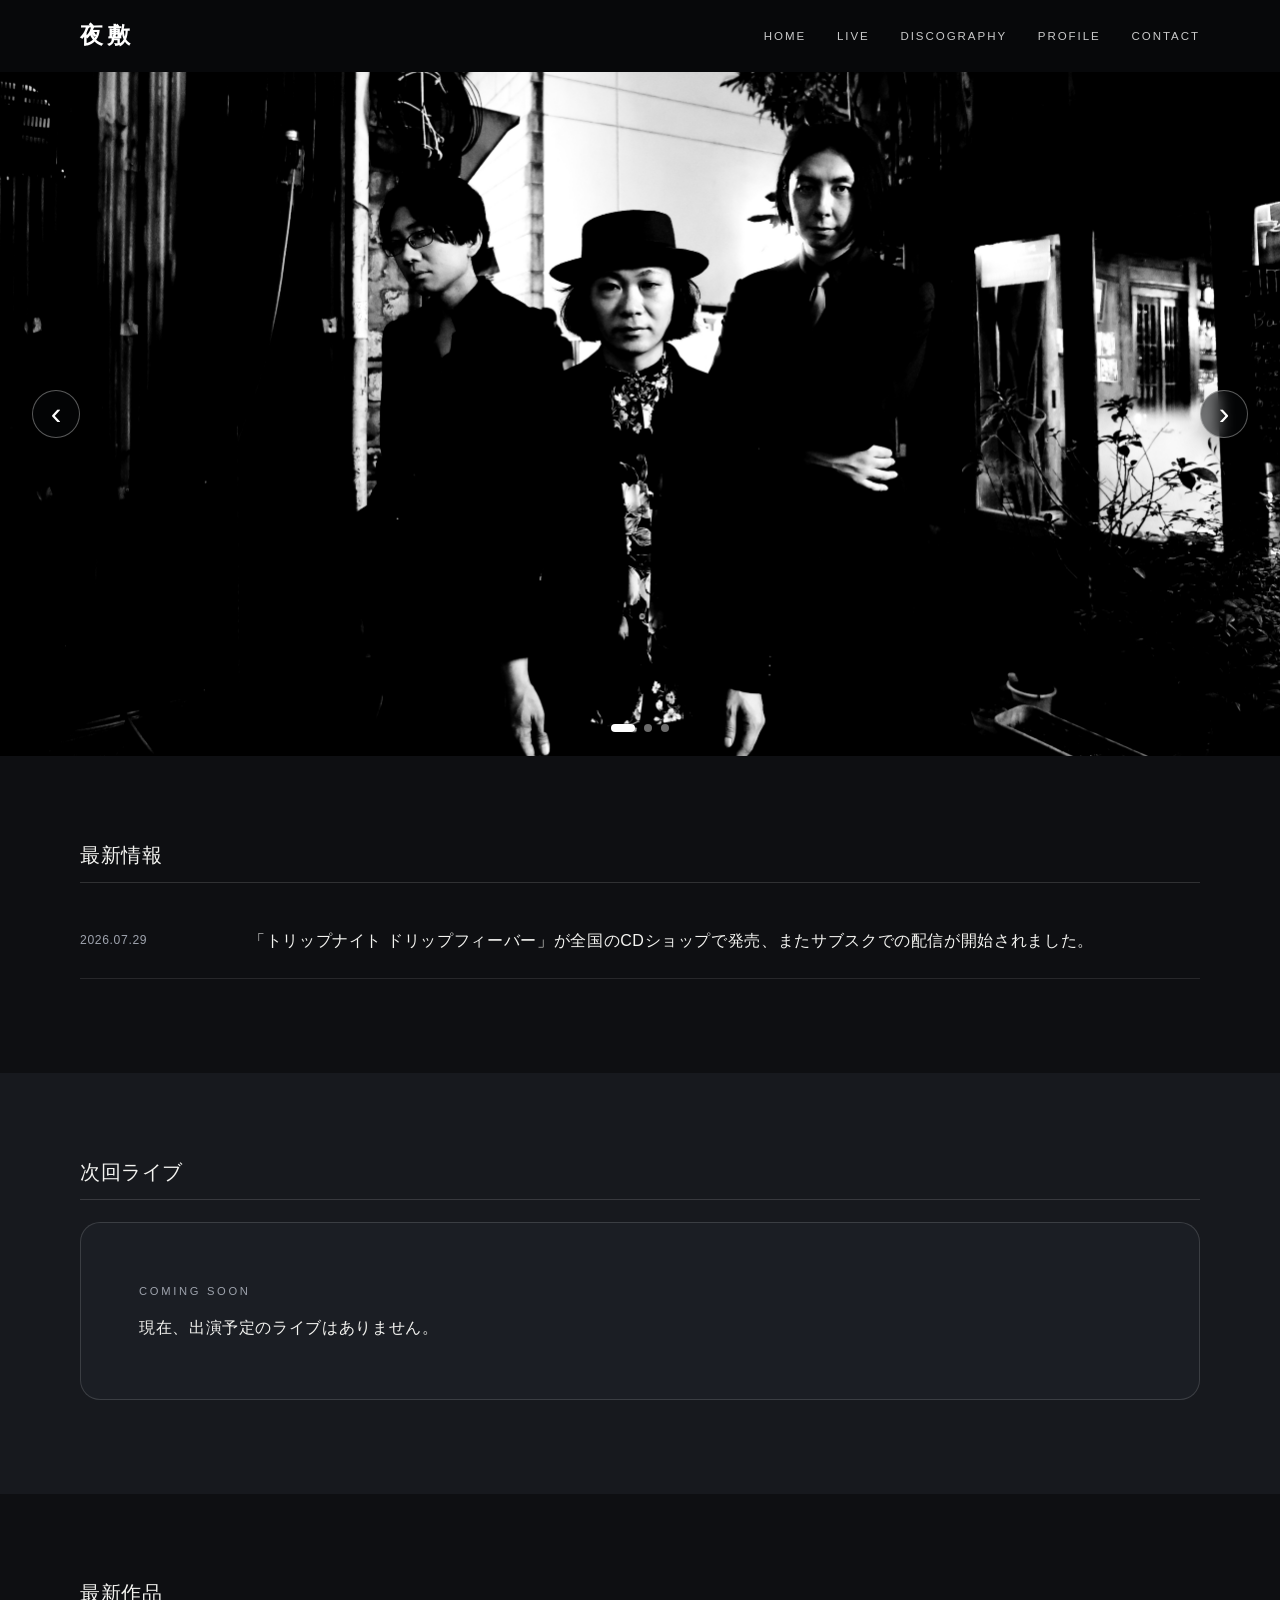
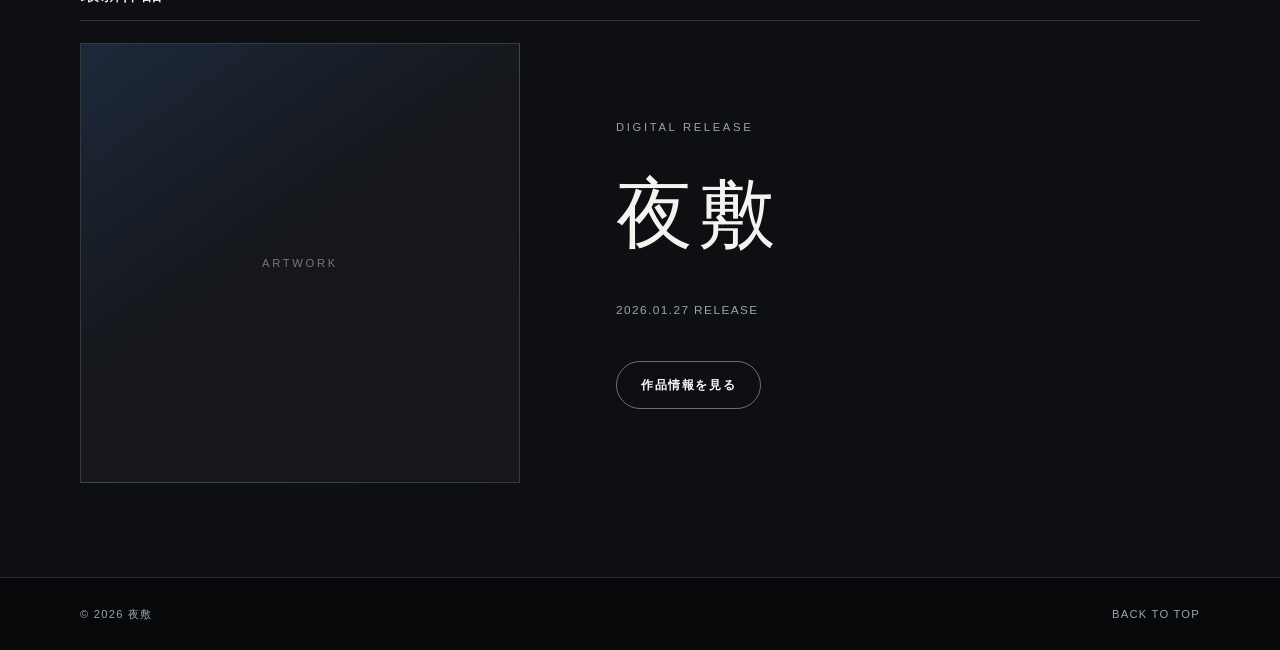
==== index.html @ 1902a30f "index.html を更新" ====
<!DOCTYPE html>
<html lang="ja">
<head>
  <meta charset="UTF-8">
  <meta name="viewport" content="width=device-width, initial-scale=1.0">
  <meta name="robots" content="noindex,nofollow,noarchive">

  <title>夜敷 | Official Website</title>
  <meta
    name="description"
    content="夜敷の公式ウェブサイト。ライブ情報、作品情報、プロフィールを掲載しています。"
  >

  <link rel="stylesheet" href="style.css?v=14">
  <script src="common.js" defer></script>
  <script src="index.js?v=4" defer></script>
</head>

<body id="top">

<header id="site-header" class="site-header"></header>

<main class="home-main">

  <section
    class="home-gallery"
    aria-label="夜敷 アーティスト写真"
  >
    <div class="home-gallery-viewport">

      <div
        id="home-gallery-track"
        class="home-gallery-track"
      >
        <figure class="home-gallery-slide">
          <img
            src="images/Artistphoto1.jpeg"
            alt="夜敷 アーティスト写真 1"
            loading="eager"
            decoding="async"
          >
        </figure>

        <figure class="home-gallery-slide">
          <img
            src="images/Artistphoto2.jpeg"
            alt="夜敷 アーティスト写真 2"
            loading="lazy"
            decoding="async"
          >
        </figure>

        <figure class="home-gallery-slide">
          <img
            src="images/Artistphoto3.jpeg"
            alt="夜敷 アーティスト写真 3"
            loading="lazy"
            decoding="async"
          >
        </figure>
      </div>

      <button
        type="button"
        class="home-gallery-button home-gallery-button-prev"
        aria-label="前の写真を見る"
      >
        <span aria-hidden="true">‹</span>
      </button>

      <button
        type="button"
        class="home-gallery-button home-gallery-button-next"
        aria-label="次の写真を見る"
      >
        <span aria-hidden="true">›</span>
      </button>

      <div
        class="home-gallery-dots"
        aria-label="写真の切り替え"
      >
        <button
          type="button"
          class="home-gallery-dot is-active"
          aria-label="1枚目の写真を表示"
          aria-current="true"
          data-slide-index="0"
        ></button>

        <button
          type="button"
          class="home-gallery-dot"
          aria-label="2枚目の写真を表示"
          data-slide-index="1"
        ></button>

        <button
          type="button"
          class="home-gallery-dot"
          aria-label="3枚目の写真を表示"
          data-slide-index="2"
        ></button>
      </div>

    </div>
  </section>

  <section class="section home-section home-latest">
    <div class="container">

      <div class="section-heading home-heading">
        <h1>最新情報</h1>
      </div>

      <div id="latest-list" class="latest-list">
        <div class="empty">最新情報を読み込んでいます。</div>
      </div>

    </div>
  </section>

  <section class="section section-alt home-section home-live">
    <div class="container">

      <div class="section-heading home-heading">
        <h2>次回ライブ</h2>
      </div>

      <div class="feature-card home-live-card" id="home-live-content">
        <p class="small-label">COMING SOON</p>
        <p class="home-live-message">
          現在、出演予定のライブはありません。
        </p>
      </div>

    </div>
  </section>

  <section class="section home-section home-release">
    <div class="container">

      <div class="section-heading home-heading">
        <h2>最新作品</h2>
      </div>

      <div class="release-preview">

        <div class="artwork-placeholder">
          ARTWORK
        </div>

        <div class="release-copy">
          <p class="small-label">DIGITAL RELEASE</p>
          <h3 class="release-title">夜敷</h3>
          <p class="release-date">2026.01.27 RELEASE</p>

          <a class="pill-link" href="discography.html">
            作品情報を見る
          </a>
        </div>

      </div>

    </div>
  </section>

</main>

<footer id="site-footer" class="site-footer"></footer>

</body>
</html>
---- style.css ----
@charset "UTF-8";

:root {
  --bg: #0e0f12;
  --bg-alt: #17191e;
  --card: #1b1e24;
  --text: #f3f3f0;
  --muted: #9ea3ad;
  --line: rgba(255, 255, 255, 0.14);
  --accent: #3868aa;
  --header-height: 72px;
  --content-width: 1120px;
  --side: clamp(20px, 5vw, 72px);
}

*,
*::before,
*::after {
  box-sizing: border-box;
}

html {
  scroll-behavior: smooth;
}

body {
  margin: 0;
  overflow-x: hidden;
  color: var(--text);
  background: var(--bg);
  font-family:
    -apple-system,
    BlinkMacSystemFont,
    "Hiragino Sans",
    "Yu Gothic",
    "YuGothic",
    sans-serif;
  line-height: 1.8;
  letter-spacing: 0.04em;
}

a {
  color: inherit;
}

.container {
  width: min(100%, var(--content-width));
  margin-inline: auto;
}

/* ===== HEADER ===== */

.site-header {
  position: fixed;
  z-index: 100;
  inset: 0 0 auto 0;
  height: var(--header-height);
  padding-inline: var(--side);
  background: #07080a;
}

.header-inner {
  width: min(100%, var(--content-width));
  height: 100%;
  margin-inline: auto;
  display: flex;
  align-items: center;
  justify-content: space-between;
}

.site-logo {
  color: #fff;
  text-decoration: none;
  font-family: serif;
  font-size: 1.45rem;
  font-weight: 700;
  line-height: 1;
  letter-spacing: 0.16em;
  white-space: nowrap;
}

.desktop-nav {
  display: flex;
  align-items: center;
  gap: clamp(18px, 2.4vw, 34px);
}

.desktop-nav a {
  color: #fff;
  text-decoration: none;
  font-size: 0.72rem;
  letter-spacing: 0.17em;
  opacity: 0.78;
}

.desktop-nav a:hover {
  opacity: 1;
}

.mobile-menu {
  display: none;
}

.menu-dismiss {
  display: none;
}

/* ===== HOME ===== */

.home-main {
  padding-top: var(--header-height);
}

/* ===== HOME GALLERY ===== */

.home-gallery {
  position: relative;
  width: 100%;
  overflow: hidden;
  background: #07080a;
}

.home-gallery-viewport {
  position: relative;
  width: 100%;
  aspect-ratio: 16 / 9;
  max-height: min(76vh, 820px);
  overflow: hidden;
  background: #07080a;
}

.home-gallery-track {
  width: 100%;
  height: 100%;
  display: flex;
  overflow-x: auto;
  overflow-y: hidden;
  scroll-snap-type: x mandatory;
  scroll-behavior: smooth;
  scrollbar-width: none;
  -ms-overflow-style: none;
  -webkit-overflow-scrolling: touch;
  overscroll-behavior-x: contain;
}

.home-gallery-track::-webkit-scrollbar {
  display: none;
}

.home-gallery-slide {
  flex: 0 0 100%;
  width: 100%;
  height: 100%;
  margin: 0;
  scroll-snap-align: start;
  scroll-snap-stop: always;
}

.home-gallery-slide img {
  width: 100%;
  height: 100%;
  display: block;
  object-fit: cover;
  object-position: center;
  pointer-events: none;
  user-select: none;
  -webkit-user-drag: none;
}

.home-gallery-button {
  position: absolute;
  z-index: 3;
  top: 50%;
  width: 48px;
  height: 48px;
  padding: 0;
  display: grid;
  place-items: center;
  border: 1px solid rgba(255, 255, 255, 0.34);
  border-radius: 50%;
  color: #fff;
  background: rgba(7, 8, 10, 0.55);
  box-shadow: 0 8px 24px rgba(0, 0, 0, 0.28);
  backdrop-filter: blur(8px);
  -webkit-backdrop-filter: blur(8px);
  cursor: pointer;
  transform: translateY(-50%);
  transition:
    background 0.2s ease,
    border-color 0.2s ease,
    opacity 0.2s ease;
}

.home-gallery-button:hover {
  border-color: rgba(255, 255, 255, 0.7);
  background: rgba(7, 8, 10, 0.8);
}

.home-gallery-button span {
  display: block;
  font-size: 2rem;
  font-weight: 300;
  line-height: 1;
  transform: translateY(-1px);
}

.home-gallery-button-prev {
  left: clamp(12px, 2.5vw, 34px);
}

.home-gallery-button-next {
  right: clamp(12px, 2.5vw, 34px);
}

.home-gallery-dots {
  position: absolute;
  z-index: 3;
  left: 50%;
  bottom: clamp(14px, 2vw, 24px);
  display: flex;
  align-items: center;
  justify-content: center;
  gap: 9px;
  transform: translateX(-50%);
}

.home-gallery-dot {
  width: 8px;
  height: 8px;
  padding: 0;
  border: 0;
  border-radius: 50%;
  background: rgba(255, 255, 255, 0.42);
  box-shadow: 0 0 0 1px rgba(0, 0, 0, 0.24);
  cursor: pointer;
  transition:
    width 0.2s ease,
    border-radius 0.2s ease,
    background 0.2s ease;
}

.home-gallery-dot.is-active {
  width: 24px;
  border-radius: 999px;
  background: #fff;
}

.section {
  padding: clamp(72px, 10vw, 130px) var(--side);
}

.home-section {
  padding-top: clamp(54px, 7vw, 86px);
  padding-bottom: clamp(58px, 8vw, 94px);
}

.section-alt {
  background: var(--bg-alt);
}

.section-heading {
  margin-bottom: 30px;
  border-bottom: 1px solid var(--line);
}

.section-heading h1,
.section-heading h2 {
  margin: 0 0 18px;
  font-size: clamp(2rem, 5vw, 4rem);
  font-weight: 500;
  line-height: 1;
  letter-spacing: 0.1em;
}

.latest-list {
  border-top: 0;
}

.latest-item {
  padding: 22px 0;
  display: grid;
  grid-template-columns: 145px minmax(0, 1fr);
  gap: 24px;
  border-bottom: 1px solid rgba(255, 255, 255, 0.1);
}

.latest-item time {
  color: var(--muted);
  font-size: 0.76rem;
}

.latest-item p {
  margin: 0;
}

.small-label {
  margin: 0;
  color: var(--muted);
  font-size: 0.7rem;
  letter-spacing: 0.24em;
}

.feature-card {
  padding: clamp(28px, 5vw, 58px);
  border: 1px solid var(--line);
  border-radius: 20px;
  background: var(--card);
}

.feature-card h3 {
  margin: 8px 0 26px;
  font-size: clamp(1.3rem, 4vw, 2.4rem);
  font-weight: 500;
}

.inline-link {
  display: inline-block;
  margin-top: 18px;
  text-underline-offset: 7px;
  font-size: 0.73rem;
  letter-spacing: 0.17em;
}

.release-preview {
  display: grid;
  grid-template-columns: minmax(260px, 440px) minmax(0, 1fr);
  gap: clamp(36px, 8vw, 96px);
  align-items: center;
}

.artwork-placeholder {
  width: 100%;
  aspect-ratio: 1;
  display: grid;
  place-items: center;
  border: 1px solid var(--line);
  background:
    linear-gradient(
      145deg,
      rgba(56, 104, 170, 0.22),
      transparent 46%
    ),
    #15171b;
  color: rgba(255, 255, 255, 0.42);
  font-size: 0.7rem;
  letter-spacing: 0.24em;
}

.release-title {
  margin: 8px 0 16px;
  font-family: serif;
  font-size: clamp(2.5rem, 6vw, 4.8rem);
  font-weight: 500;
  letter-spacing: 0.07em;
}

/* ===== OTHER PAGES ===== */

.subpage {
  padding-top: var(--header-height);
}

.page-hero {
  padding:
    clamp(86px, 12vw, 145px)
    var(--side)
    clamp(58px, 8vw, 95px);
  background:
    radial-gradient(
      circle at 80% 20%,
      rgba(56, 104, 170, 0.18),
      transparent 36%
    ),
    var(--bg-alt);
}

.page-hero h1 {
  max-width: 100%;
  margin: 10px 0 0;
  font-size: clamp(3rem, 9vw, 7rem);
  font-weight: 650;
  line-height: 1;
  letter-spacing: 0.06em;
  overflow-wrap: anywhere;
}

.eyebrow {
  margin: 0;
  color: var(--muted);
  font-size: 0.7rem;
  letter-spacing: 0.24em;
}

.discography-item,
.profile-layout {
  display: grid;
  grid-template-columns: minmax(260px, 440px) minmax(0, 1fr);
  gap: clamp(36px, 8vw, 96px);
  align-items: center;
}

.photo-placeholder {
  width: 100%;
  aspect-ratio: 4 / 5;
  display: grid;
  place-items: center;
  border: 1px solid var(--line);
  background:
    linear-gradient(
      145deg,
      rgba(56, 104, 170, 0.22),
      transparent 46%
    ),
    #15171b;
  color: rgba(255, 255, 255, 0.42);
  font-size: 0.7rem;
  letter-spacing: 0.24em;
}

.discography-copy,
.profile-copy {
  min-width: 0;
}

.discography-copy h2,
.profile-copy h2 {
  margin: 8px 0 16px;
  font-family: serif;
  font-size: clamp(2.5rem, 6vw, 4.8rem);
  font-weight: 500;
  letter-spacing: 0.07em;
}

.discography-copy p,
.profile-copy p,
.contact-card p {
  color: rgba(255, 255, 255, 0.75);
}

.release-date,
.note {
  color: var(--muted) !important;
  font-size: 0.74rem;
  letter-spacing: 0.12em;
}

.pill-link {
  display: inline-flex;
  min-height: 48px;
  margin-top: 28px;
  padding: 10px 24px;
  align-items: center;
  justify-content: center;
  border: 1px solid rgba(255, 255, 255, 0.4);
  border-radius: 999px;
  color: #fff;
  text-decoration: none;
  font-size: 0.72rem;
  font-weight: 700;
  letter-spacing: 0.14em;
}

.member-grid {
  margin-top: 40px;
  display: grid;
  grid-template-columns: repeat(2, minmax(0, 1fr));
  gap: 16px;
}

.member-card,
.contact-card {
  padding: clamp(28px, 5vw, 58px);
  border: 1px solid var(--line);
  border-radius: 20px;
  background: var(--card);
}

.member-card {
  padding: 22px;
  border-radius: 14px;
}

.member-card h3,
.member-card p {
  margin-top: 0;
  margin-bottom: 0;
}

.contact-card {
  max-width: 820px;
}

.contact-mail {
  display: inline-block;
  margin-top: 22px;
  font-size: clamp(1.05rem, 3vw, 1.9rem);
  text-underline-offset: 8px;
  word-break: break-all;
}

/* ===== LIVE ===== */

.live-section {
  position: relative;
}

.tab-input {
  position: absolute !important;
  width: 1px !important;
  height: 1px !important;
  margin: -1px !important;
  overflow: hidden !important;
  clip-path: inset(50%) !important;
  white-space: nowrap !important;
  border: 0 !important;
  opacity: 0 !important;
}

.tab-bar {
  width: min(100%, 760px);
  margin: 0 auto clamp(38px, 6vw, 60px);
  padding: 8px;
  display: grid;
  grid-template-columns: 1fr 1fr;
  gap: 8px;
  border: 1px solid var(--line);
  border-radius: 19px;
  background: var(--bg-alt);
}

.tab-bar label {
  min-height: 56px;
  padding: 10px 14px;
  display: flex;
  align-items: center;
  justify-content: center;
  border-radius: 13px;
  color: var(--muted);
  cursor: pointer;
  font-size: 0.76rem;
  font-weight: 700;
  letter-spacing: 0.14em;
}

#tab-upcoming:checked ~ .tab-bar label[for="tab-upcoming"],
#tab-past:checked ~ .tab-bar label[for="tab-past"] {
  color: #fff;
  background: var(--accent);
}

.tab-panel {
  display: none;
}

#tab-upcoming:checked ~ .tab-panels .panel-upcoming {
  display: block;
}

#tab-past:checked ~ .tab-panels .panel-past {
  display: block;
}

.live-card {
  padding: clamp(26px, 5vw, 48px);
  border: 1px solid var(--line);
  border-radius: 22px;
  background:
    linear-gradient(
      145deg,
      rgba(56, 104, 170, 0.08),
      transparent 42%
    ),
    var(--card);
}

.live-card-top {
  display: flex;
  align-items: flex-start;
  justify-content: space-between;
  gap: 18px;
}

.live-card time {
  display: flex;
  align-items: baseline;
  gap: 10px;
  color: var(--muted);
}

.date-year {
  font-size: 0.8rem;
  letter-spacing: 0.12em;
}

.date-main {
  color: var(--text);
  font-size: clamp(1.8rem, 6vw, 3rem);
  font-weight: 700;
  letter-spacing: 0.04em;
}

.status-badge {
  flex-shrink: 0;
  padding: 8px 15px;
  border-radius: 999px;
  color: #fff;
  background: var(--accent);
  font-size: 0.68rem;
  font-weight: 800;
  letter-spacing: 0.1em;
}

.status-past {
  color: #c5c8cf;
  background: #353840;
}

.live-card h2 {
  margin: 26px 0 34px;
  font-size: clamp(2rem, 7vw, 4.2rem);
  font-weight: 650;
  line-height: 1.15;
  letter-spacing: 0.04em;
}

.live-details {
  margin: 0;
  border-top: 1px solid var(--line);
}

.live-details div {
  padding: 21px 0;
  display: grid;
  grid-template-columns: 165px minmax(0, 1fr);
  gap: 22px;
  border-bottom: 1px solid var(--line);
}

.live-details dt {
  color: var(--muted);
  font-size: 0.72rem;
  font-weight: 700;
  letter-spacing: 0.13em;
}

.live-details dd {
  margin: 0;
  color: rgba(255, 255, 255, 0.82);
}

/* ===== FOOTER ===== */

.site-footer {
  padding: 26px var(--side);
  border-top: 1px solid var(--line);
  background: #07080a;
}

.footer-inner {
  width: min(100%, var(--content-width));
  margin-inline: auto;
  display: flex;
  justify-content: space-between;
  gap: 18px;
  color: var(--muted);
  font-size: 0.7rem;
  letter-spacing: 0.11em;
}

.footer-inner p {
  margin: 0;
}

.footer-inner a {
  text-decoration: none;
}

/* ===== MOBILE ===== */

@media (max-width: 780px) {
  :root {
    --header-height: 64px;
  }

  .site-logo {
    font-size: 1.3rem;
  }

  .desktop-nav {
    display: none;
  }

  .mobile-menu {
    position: relative;
    display: block;
  }

  .mobile-menu summary {
    position: relative;
    z-index: 120;
    width: 38px;
    height: 38px;
    list-style: none;
    cursor: pointer;
  }

  .mobile-menu[open] .menu-dismiss {
    position: fixed;
    z-index: 105;
    inset: 0;
    width: 100%;
    height: 100%;
    padding: 0;
    display: block;
    border: 0;
    appearance: none;
    background: transparent;
    cursor: default;
  }

  .mobile-menu summary::-webkit-details-marker {
    display: none;
  }

  .mobile-menu summary::marker {
    content: "";
  }

  .menu-line {
    position: absolute;
    right: 1px;
    width: 25px;
    height: 1px;
    background: #fff;
    transition:
      top 0.2s ease,
      transform 0.2s ease;
  }

  .menu-line:first-child {
    top: 14px;
  }

  .menu-line:last-child {
    top: 23px;
  }

  .mobile-menu[open] .menu-line:first-child {
    top: 19px;
    transform: rotate(45deg);
  }

  .mobile-menu[open] .menu-line:last-child {
    top: 19px;
    transform: rotate(-45deg);
  }

  .mobile-nav {
    position: absolute;
    z-index: 110;
    top: 46px;
    right: 0;
    width: min(62vw, 220px);
    padding: 4px 12px;
    display: flex;
    flex-direction: column;
    border: 1px solid var(--line);
    border-radius: 13px;
    background: #050607;
    box-shadow: 0 16px 40px rgba(0, 0, 0, 0.55);
  }

  .mobile-nav a {
    padding: 10px 2px;
    border-bottom: 1px solid var(--line);
    color: #fff;
    text-align: right;
    text-decoration: none;
    font-size: 0.75rem;
    letter-spacing: 0.13em;
  }

  .mobile-nav a:last-child {
    border-bottom: 0;
  }

  .home-gallery-viewport {
    aspect-ratio: 4 / 3;
    max-height: none;
  }

  .home-gallery-button {
    width: 40px;
    height: 40px;
    border-color: rgba(255, 255, 255, 0.26);
    background: rgba(7, 8, 10, 0.44);
  }

  .home-gallery-button span {
    font-size: 1.7rem;
  }

  .home-gallery-button-prev {
    left: 10px;
  }

  .home-gallery-button-next {
    right: 10px;
  }

  .home-gallery-dots {
    bottom: 12px;
    gap: 8px;
  }

  .home-gallery-dot {
    width: 7px;
    height: 7px;
  }

  .home-gallery-dot.is-active {
    width: 21px;
  }

  .home-section {
    padding-top: 46px;
    padding-bottom: 58px;
  }

  .section-heading {
    margin-bottom: 24px;
  }

  .section-heading h1,
  .section-heading h2 {
    margin-bottom: 15px;
    font-size: clamp(2rem, 11vw, 3.2rem);
  }

  .latest-item {
    grid-template-columns: 1fr;
    gap: 5px;
    padding: 20px 0;
  }

  .release-preview,
  .discography-item,
  .profile-layout {
    grid-template-columns: 1fr;
  }

  .member-grid {
    grid-template-columns: 1fr;
  }

  .page-hero h1 {
    font-size: clamp(2.4rem, 11vw, 4.8rem);
    letter-spacing: 0.035em;
  }

  .tab-bar {
    border-radius: 16px;
  }

  .tab-bar label {
    min-height: 52px;
    padding-inline: 7px;
    border-radius: 11px;
    font-size: 0.7rem;
    letter-spacing: 0.09em;
  }

  .live-card {
    border-radius: 19px;
  }

  .live-details div {
    grid-template-columns: 1fr;
    gap: 4px;
  }

  .footer-inner {
    flex-direction: column;
  }
}

@media (prefers-reduced-motion: reduce) {
  html {
    scroll-behavior: auto;
  }

  *,
  *::before,
  *::after {
    transition-duration: 0.01ms !important;
  }

}

/* ===== SHARED TEMPLATE COMPATIBILITY ===== */

/* Page heading used by the shared HTML files */
.page-header {
  padding:
    clamp(86px, 12vw, 145px)
    var(--side)
    clamp(58px, 8vw, 95px);
  background:
    radial-gradient(
      circle at 80% 20%,
      rgba(56, 104, 170, 0.18),
      transparent 36%
    ),
    var(--bg-alt);
}

.page-header > div,
.page-header-inner {
  width: min(100%, var(--content-width));
  margin-inline: auto;
}

.page-header h1 {
  max-width: 100%;
  margin: 10px 0 0;
  font-size: clamp(3rem, 9vw, 7rem);
  font-weight: 650;
  line-height: 1;
  letter-spacing: 0.06em;
  overflow-wrap: anywhere;
}

/* Discography */
.feature-label {
  margin: 0;
  color: var(--muted);
  font-size: 0.7rem;
  letter-spacing: 0.24em;
}

.button-row {
  margin-top: 28px;
  display: flex;
  flex-wrap: wrap;
  gap: 12px;
}

.button {
  min-height: 48px;
  padding: 10px 24px;
  display: inline-flex;
  align-items: center;
  justify-content: center;
  border: 1px solid rgba(255, 255, 255, 0.4);
  border-radius: 999px;
  color: #fff;
  text-decoration: none;
  font-size: 0.72rem;
  font-weight: 700;
  letter-spacing: 0.14em;
}

.button[aria-disabled="true"] {
  opacity: 0.45;
  pointer-events: none;
}

/* Profile */
.profile-image {
  width: 100%;
  aspect-ratio: 4 / 5;
  display: grid;
  place-items: center;
  border: 1px solid var(--line);
  background:
    linear-gradient(
      145deg,
      rgba(56, 104, 170, 0.22),
      transparent 46%
    ),
    #15171b;
  color: rgba(255, 255, 255, 0.42);
  font-size: 0.7rem;
  letter-spacing: 0.24em;
}

.profile-content {
  min-width: 0;
}

.profile-content h2 {
  margin: 8px 0 16px;
  font-family: serif;
  font-size: clamp(2.5rem, 6vw, 4.8rem);
  font-weight: 500;
  letter-spacing: 0.07em;
}

.profile-content > p,
.contact-box > p {
  color: rgba(255, 255, 255, 0.75);
}

.profile-info {
  margin: 32px 0 0;
  border-top: 1px solid var(--line);
}

.profile-info dt,
.profile-info dd {
  margin: 0;
}

.profile-info dt {
  padding-top: 16px;
  color: var(--muted);
  font-size: 0.7rem;
  font-weight: 700;
  letter-spacing: 0.14em;
}

.profile-info dd {
  padding-bottom: 16px;
  border-bottom: 1px solid var(--line);
}

/* Contact */
.contact-box {
  width: min(100%, 820px);
  padding: clamp(28px, 5vw, 58px);
  border: 1px solid var(--line);
  border-radius: 20px;
  background: var(--card);
}

.contact-mail {
  color: var(--text) !important;
  font-size: clamp(1.05rem, 3vw, 1.9rem);
  letter-spacing: 0.04em;
  word-break: break-all;
}

/* Live page class names used by live_common.html */
.live-tab-radio {
  position: absolute !important;
  width: 1px !important;
  height: 1px !important;
  margin: -1px !important;
  overflow: hidden !important;
  clip-path: inset(50%) !important;
  white-space: nowrap !important;
  border: 0 !important;
  opacity: 0 !important;
}

.live-tabs {
  width: min(100%, 760px);
  margin: 0 auto clamp(38px, 6vw, 60px);
  padding: 8px;
  display: grid;
  grid-template-columns: 1fr 1fr;
  gap: 8px;
  border: 1px solid var(--line);
  border-radius: 19px;
  background: var(--bg-alt);
}

.live-tabs label {
  min-height: 56px;
  padding: 10px 14px;
  display: flex;
  align-items: center;
  justify-content: center;
  border-radius: 13px;
  color: var(--muted);
  cursor: pointer;
  font-size: 0.76rem;
  font-weight: 700;
  letter-spacing: 0.14em;
}

#live-upcoming:checked ~ .live-tabs label[for="live-upcoming"],
#live-past:checked ~ .live-tabs label[for="live-past"] {
  color: #fff;
  background: var(--accent);
}

.live-panel {
  display: none;
}

#live-upcoming:checked ~ .live-panels .live-panel-upcoming {
  display: block;
}

#live-past:checked ~ .live-panels .live-panel-past {
  display: block;
}

.live-card-list {
  width: min(100%, var(--content-width));
  margin-inline: auto;
}

.live-date-year {
  font-size: 0.8rem;
  letter-spacing: 0.12em;
}

.live-date-main {
  color: var(--text);
  font-size: clamp(1.8rem, 6vw, 3rem);
  font-weight: 700;
  letter-spacing: 0.04em;
}

.live-badge {
  flex-shrink: 0;
  padding: 8px 15px;
  border-radius: 999px;
  color: #fff;
  background: var(--accent);
  font-size: 0.68rem;
  font-weight: 800;
  letter-spacing: 0.1em;
}

.live-badge-past {
  color: #c5c8cf;
  background: #353840;
}

.live-contact-link {
  margin-top: 28px;
  min-height: 48px;
  padding: 10px 24px;
  display: inline-flex;
  align-items: center;
  justify-content: center;
  border: 1px solid rgba(255, 255, 255, 0.4);
  border-radius: 999px;
  color: #fff;
  text-decoration: none;
  font-size: 0.72rem;
  font-weight: 700;
  letter-spacing: 0.14em;
}

@media (max-width: 780px) {
  .page-header h1 {
    font-size: clamp(2.4rem, 11vw, 4.8rem);
    letter-spacing: 0.035em;
  }

  .live-tabs {
    border-radius: 16px;
  }

  .live-tabs label {
    min-height: 52px;
    padding-inline: 7px;
    border-radius: 11px;
    font-size: 0.7rem;
    letter-spacing: 0.09em;
  }
}

/* ===== Home redesign additions ===== */

.home-heading span,
.home-heading .eyebrow {
  display: none;
}

.home-heading {
  margin-bottom: 22px;
  border-bottom: 1px solid var(--line);
}

.home-heading h1,
.home-heading h2 {
  margin: 0 0 13px;
  font-size: 20px;
  font-weight: 400;
  line-height: 1.35;
  letter-spacing: 0.025em;
}

.home-latest .latest-item {
  grid-template-columns: 145px minmax(0, 1fr);
  align-items: center;
}

.latest-content {
  min-width: 0;
}

.home-live-card {
  max-width: 100%;
}

.home-live-message {
  margin: 13px 0 0;
  font-size: 16px;
  line-height: 1.7;
}

.release-copy .release-date {
  margin-top: 10px;
}

@media (max-width: 780px) {
  .home-section {
    padding-top: 42px;
    padding-bottom: 50px;
  }

  .home-heading {
    margin-bottom: 20px;
  }

  .home-heading h1,
  .home-heading h2 {
    font-size: 18px !important;
    font-weight: 400;
    line-height: 1.35;
    letter-spacing: 0.02em;
  }

  .home-latest .latest-item {
    grid-template-columns: 1fr;
    gap: 5px;
    padding-top: 18px;
    padding-bottom: 18px;
  }

  .home-latest .latest-item time {
    font-size: 13px;
  }

  .home-latest .latest-item p {
    font-size: 15px;
    line-height: 1.6;
  }

  .home-live-message {
    font-size: 16px;
    line-height: 1.65;
  }

  .feature-card.home-live-card {
    padding: 22px 24px;
  }

  .feature-card.home-live-card .small-label {
    font-size: 10px;
  }

  .release-preview {
    gap: 26px;
  }
}
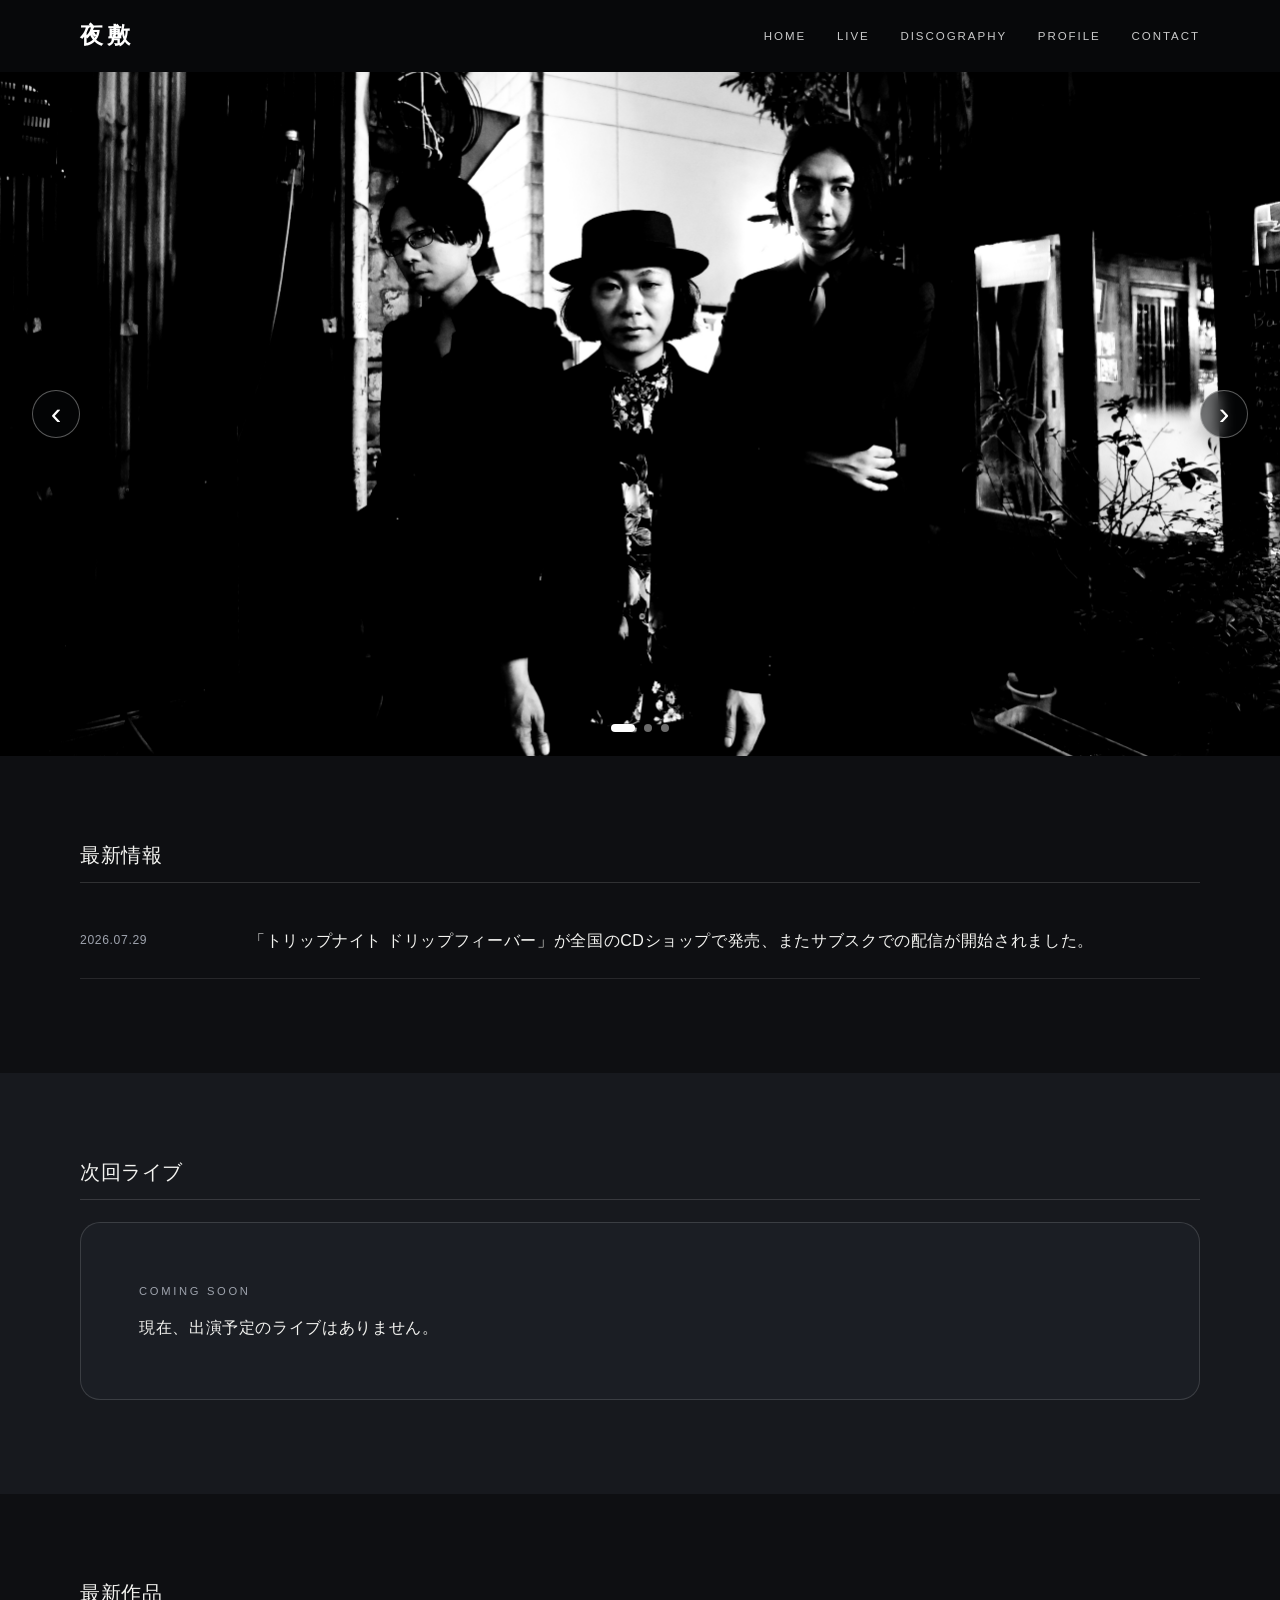
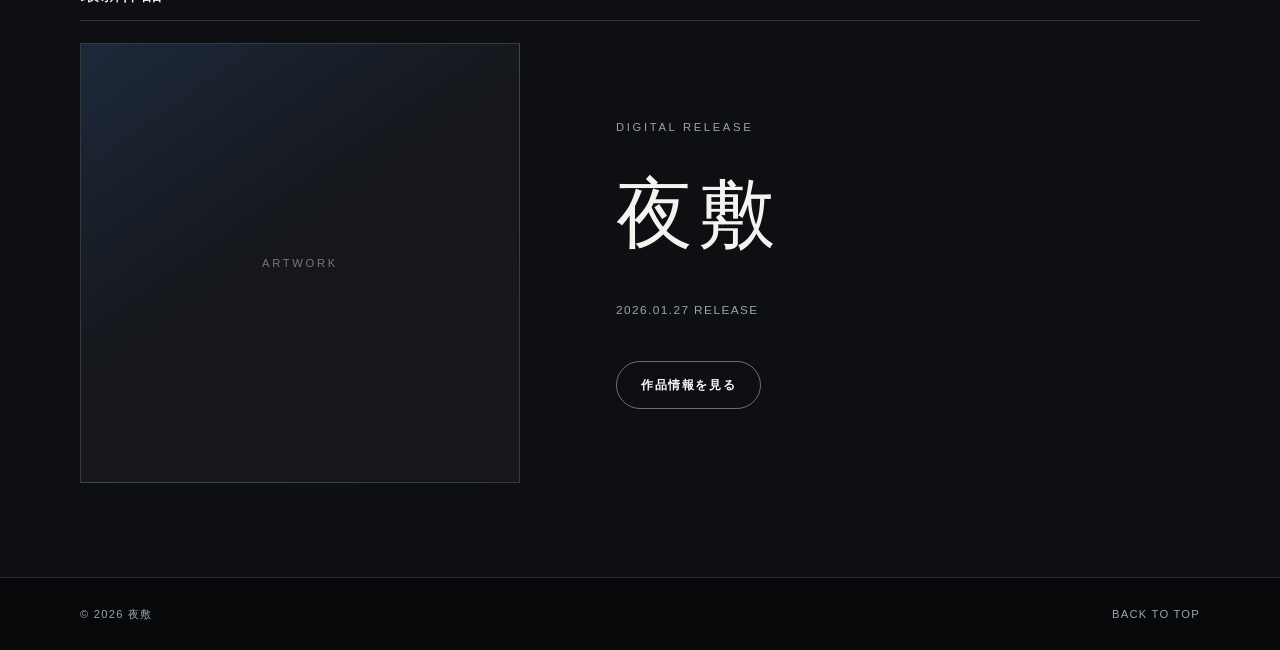
==== commit 26240ee6: "index.html を更新" ====
--- a/index.html
+++ b/index.html
@@ -11,9 +11,9 @@
     content="夜敷の公式ウェブサイト。ライブ情報、作品情報、プロフィールを掲載しています。"
   >
 
-  <link rel="stylesheet" href="style.css?v=14">
+  <link rel="stylesheet" href="style.css?v=15">
   <script src="common.js" defer></script>
-  <script src="index.js?v=4" defer></script>
+  <script src="index.js?v=5" defer></script>
 </head>
 
 <body id="top">
--- a/style.css
+++ b/style.css
@@ -133,18 +133,16 @@
   width: 100%;
   height: 100%;
   display: flex;
-  overflow-x: auto;
-  overflow-y: hidden;
-  scroll-snap-type: x mandatory;
-  scroll-behavior: smooth;
-  scrollbar-width: none;
-  -ms-overflow-style: none;
-  -webkit-overflow-scrolling: touch;
-  overscroll-behavior-x: contain;
-}
-
-.home-gallery-track::-webkit-scrollbar {
-  display: none;
+  transform: translate3d(0, 0, 0);
+  transition: transform 0.38s ease;
+  will-change: transform;
+  touch-action: pan-y pinch-zoom;
+  user-select: none;
+  -webkit-user-select: none;
+}
+
+.home-gallery-track.is-dragging {
+  transition: none;
 }
 
 .home-gallery-slide {
@@ -152,8 +150,6 @@
   width: 100%;
   height: 100%;
   margin: 0;
-  scroll-snap-align: start;
-  scroll-snap-stop: always;
 }
 
 .home-gallery-slide img {
@@ -164,6 +160,7 @@
   object-position: center;
   pointer-events: none;
   user-select: none;
+  -webkit-user-select: none;
   -webkit-user-drag: none;
 }
 
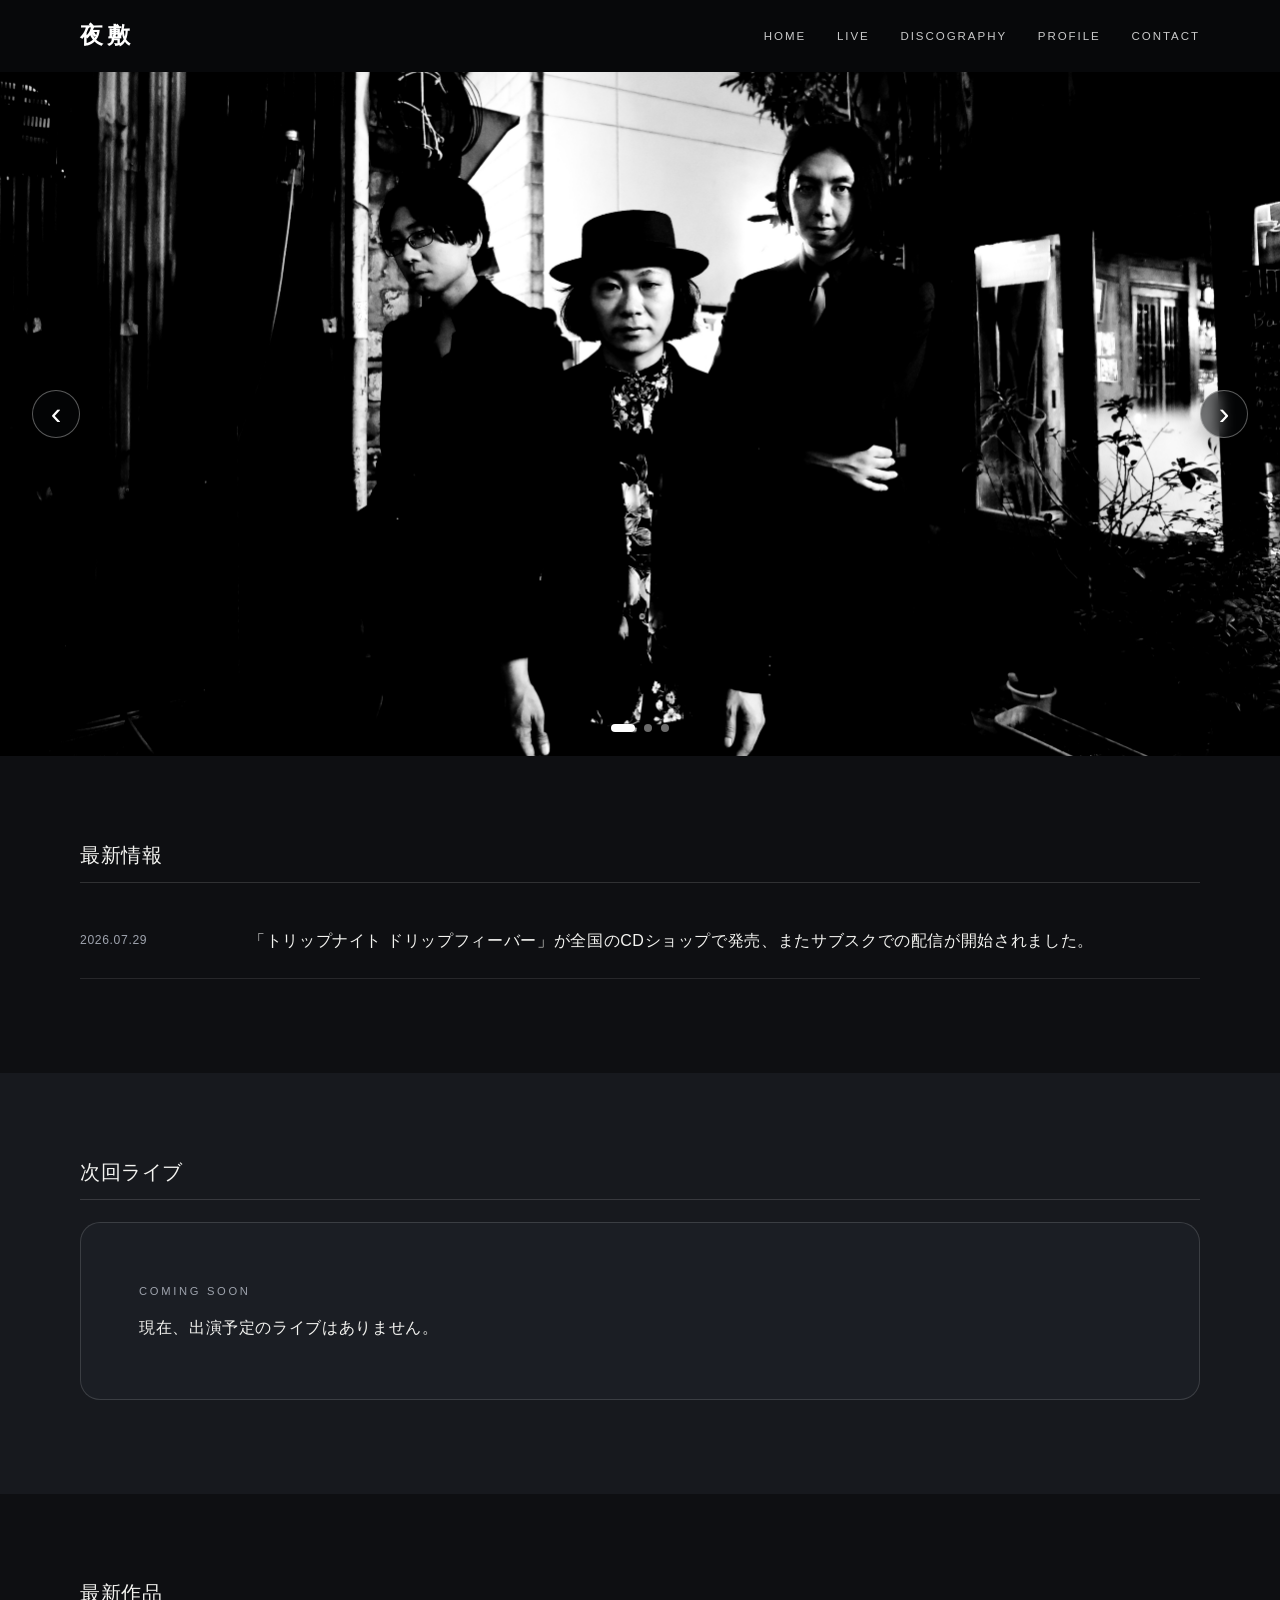
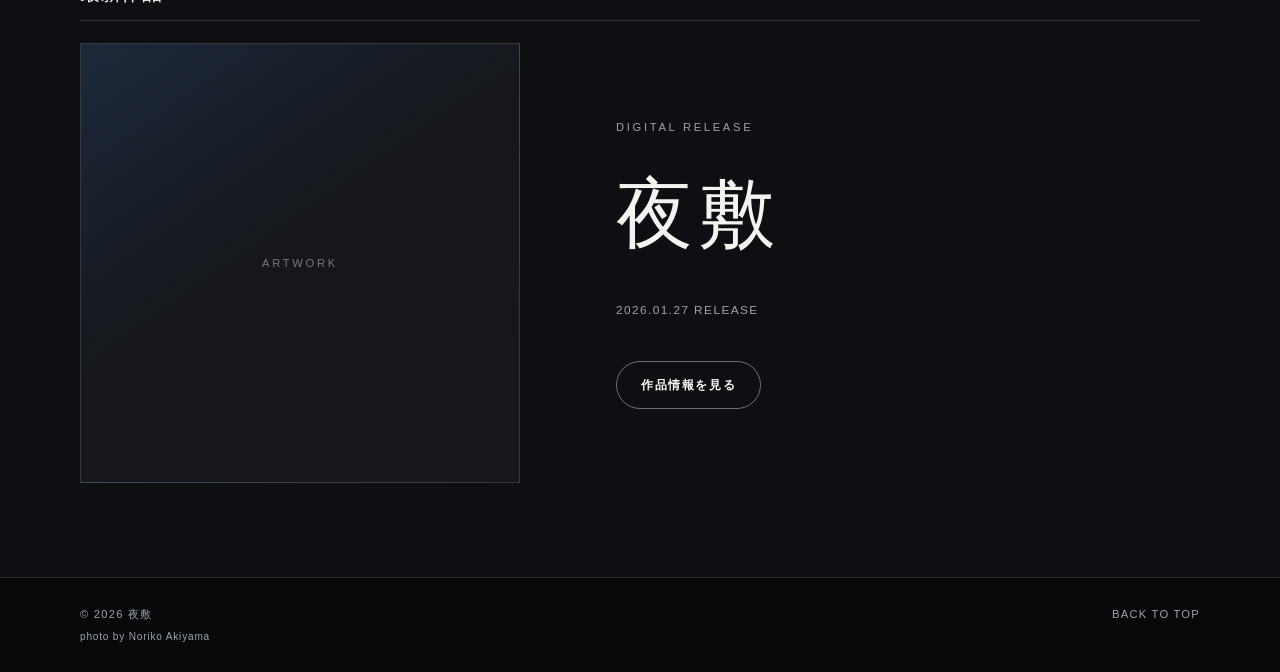
==== commit 4f252a30: "index.html を更新" ====
--- a/index.html
+++ b/index.html
@@ -11,9 +11,9 @@
     content="夜敷の公式ウェブサイト。ライブ情報、作品情報、プロフィールを掲載しています。"
   >
 
-  <link rel="stylesheet" href="style.css?v=15">
+  <link rel="stylesheet" href="style.css?v=11">
   <script src="common.js" defer></script>
-  <script src="index.js?v=5" defer></script>
+  <script src="index.js?v=1" defer></script>
 </head>
 
 <body id="top">
@@ -36,6 +36,8 @@
           <img
             src="images/Artistphoto1.jpeg"
             alt="夜敷 アーティスト写真 1"
+            width="1600"
+            height="1067"
             loading="eager"
             decoding="async"
           >
@@ -45,6 +47,8 @@
           <img
             src="images/Artistphoto2.jpeg"
             alt="夜敷 アーティスト写真 2"
+            width="1600"
+            height="1067"
             loading="lazy"
             decoding="async"
           >
@@ -54,6 +58,8 @@
           <img
             src="images/Artistphoto3.jpeg"
             alt="夜敷 アーティスト写真 3"
+            width="1600"
+            height="1067"
             loading="lazy"
             decoding="async"
           >
--- a/style.css
+++ b/style.css
@@ -127,18 +127,18 @@
   max-height: min(76vh, 820px);
   overflow: hidden;
   background: #07080a;
+  touch-action: pan-y pinch-zoom;
+  user-select: none;
+  -webkit-user-select: none;
 }
 
 .home-gallery-track {
-  width: 100%;
+  width: 300%;
   height: 100%;
   display: flex;
   transform: translate3d(0, 0, 0);
   transition: transform 0.38s ease;
   will-change: transform;
-  touch-action: pan-y pinch-zoom;
-  user-select: none;
-  -webkit-user-select: none;
 }
 
 .home-gallery-track.is-dragging {
@@ -146,8 +146,8 @@
 }
 
 .home-gallery-slide {
-  flex: 0 0 100%;
-  width: 100%;
+  flex: 0 0 calc(100% / 3);
+  width: calc(100% / 3);
   height: 100%;
   margin: 0;
 }
@@ -1257,3 +1257,85 @@
     gap: 26px;
   }
 }
+
+/* ===== LIVE COMPACT REDESIGN ===== */
+
+.live-page .page-header,
+.compact-page .page-header {
+  padding:
+    clamp(30px, 4vw, 48px)
+    var(--side)
+    clamp(28px, 4vw, 44px);
+}
+
+.live-page .page-header h1,
+.compact-page .page-header h1 {
+  margin: 0;
+  font-size: clamp(1.15rem, 2.2vw, 1.45rem);
+  font-weight: 500;
+  line-height: 1.3;
+  letter-spacing: 0.1em;
+}
+
+.live-page .live-tabs {
+  margin-bottom: clamp(28px, 4vw, 42px);
+  padding: 4px;
+  gap: 4px;
+  border-radius: 13px;
+}
+
+.live-page .live-tabs label {
+  min-height: 38px;
+  padding: 6px 10px;
+  border-radius: 9px;
+  font-size: 0.68rem;
+  font-weight: 700;
+  letter-spacing: 0.12em;
+}
+
+.live-page .live-card h2 {
+  margin: 20px 0 26px;
+  font-size: clamp(1.05rem, 2.5vw, 1.35rem);
+  font-weight: 600;
+  line-height: 1.5;
+  letter-spacing: 0.035em;
+}
+
+@media (max-width: 780px) {
+  .live-page .page-header,
+  .compact-page .page-header {
+    padding:
+      26px
+      var(--side)
+      24px;
+  }
+
+  .live-page .page-header h1,
+  .compact-page .page-header h1 {
+    font-size: 1.05rem;
+  }
+
+  .live-page .section,
+  .compact-page .section {
+    padding-top: 42px;
+  }
+
+  .live-page .live-tabs {
+    margin-bottom: 30px;
+    padding: 4px;
+    border-radius: 12px;
+  }
+
+  .live-page .live-tabs label {
+    min-height: 36px;
+    padding: 5px 8px;
+    border-radius: 8px;
+    font-size: 0.65rem;
+  }
+
+  .live-page .live-card h2 {
+    margin: 18px 0 24px;
+    font-size: 1.1rem;
+    line-height: 1.5;
+  }
+}
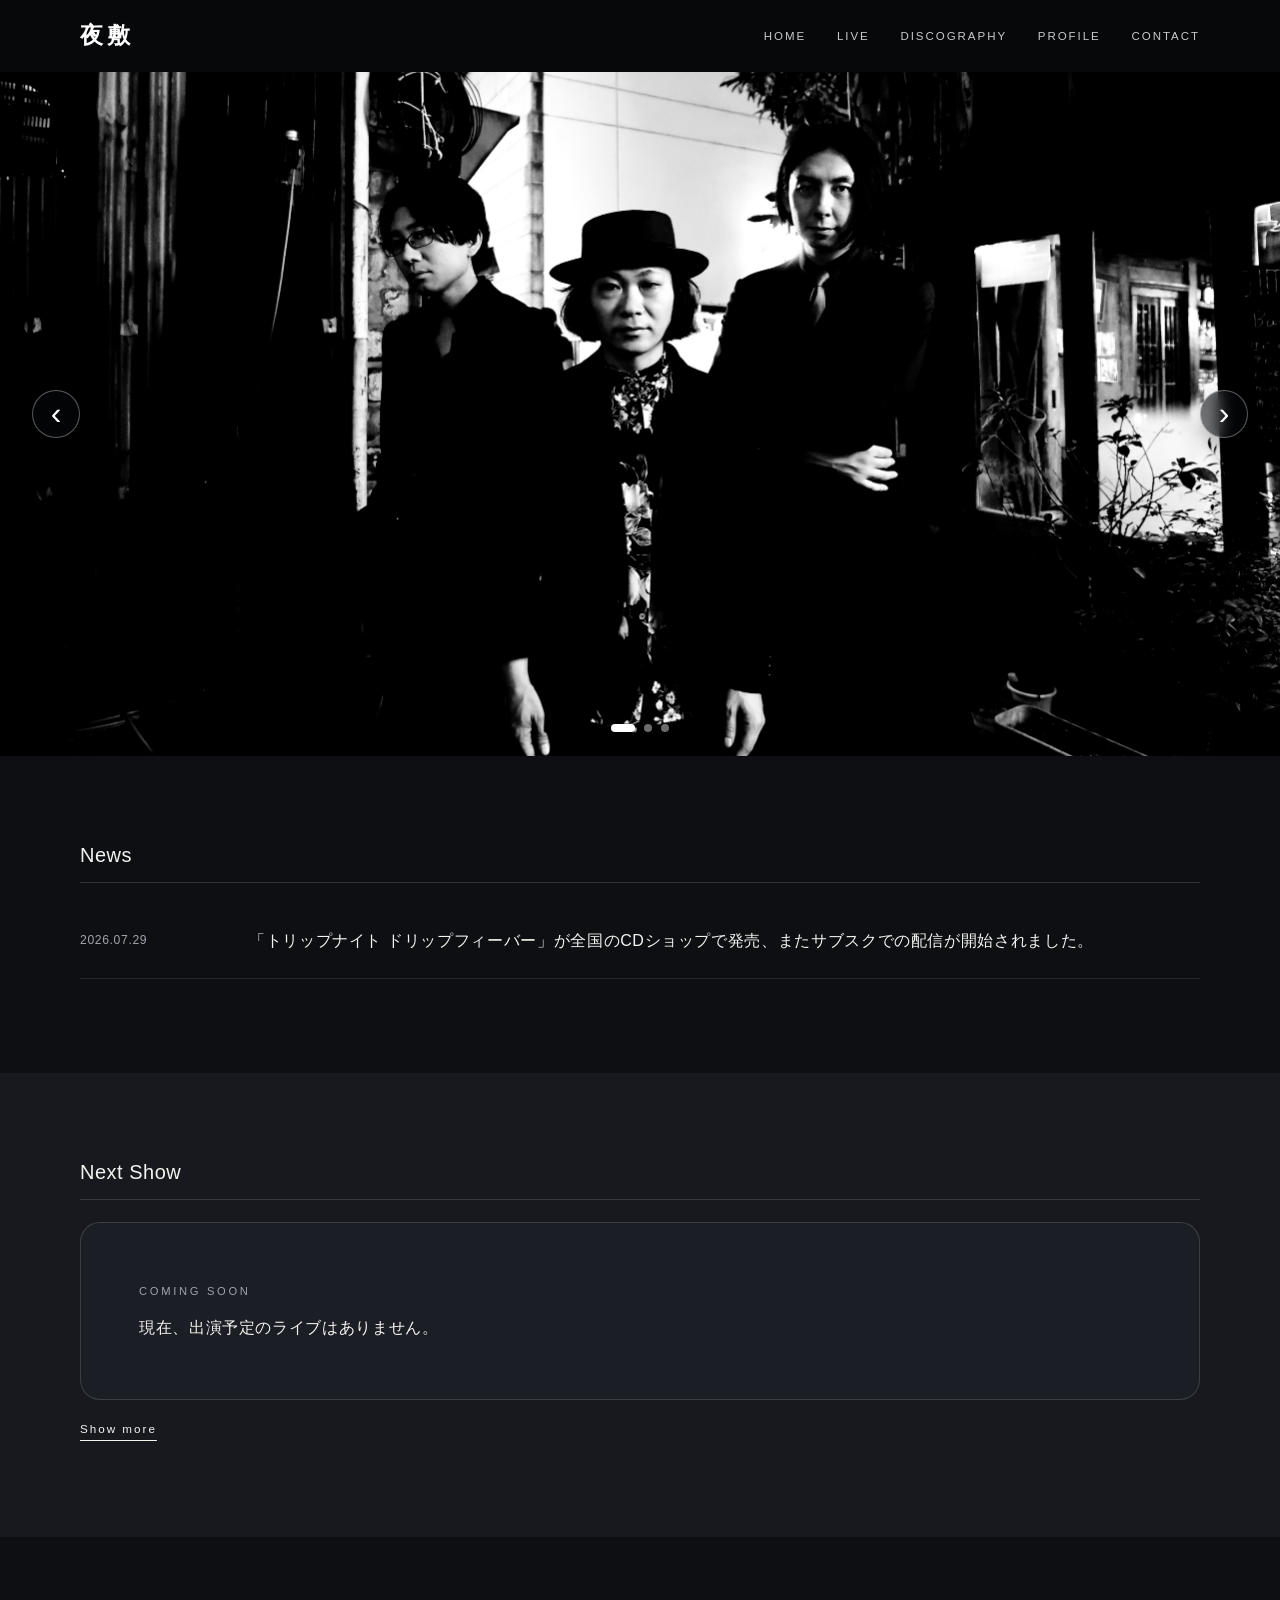
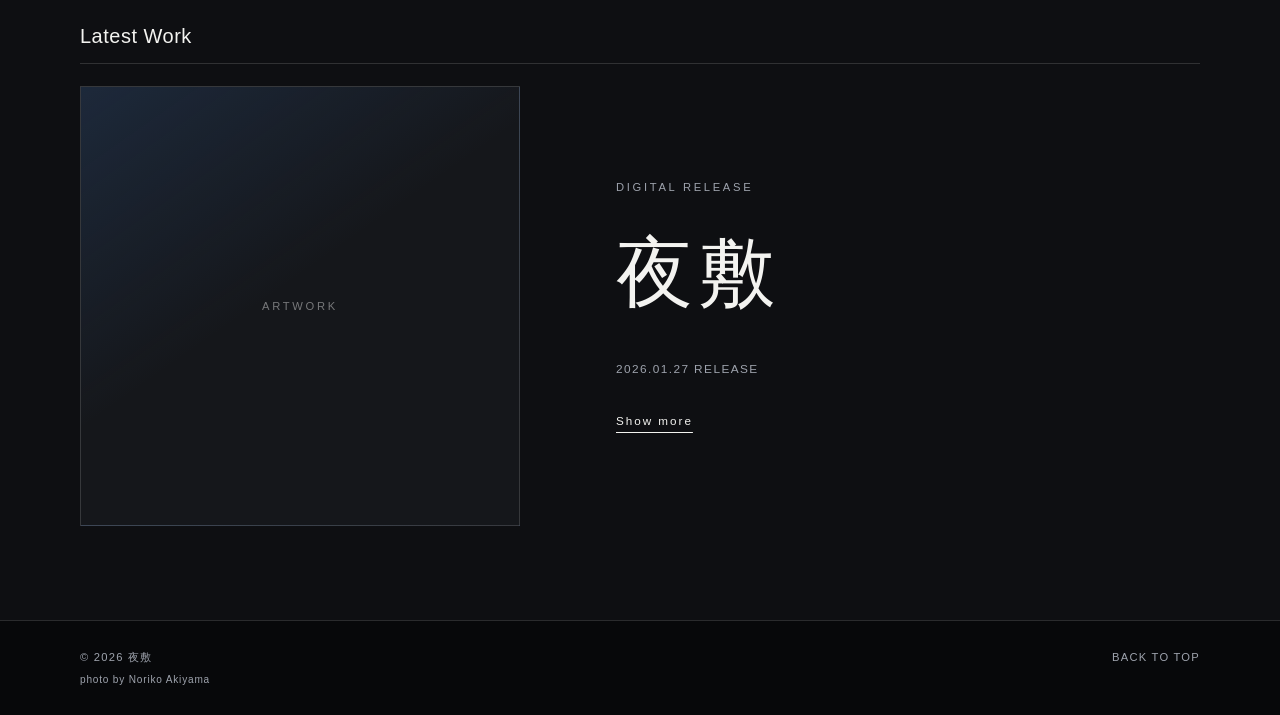
==== commit cc1f7372: "index.html を更新" ====
--- a/index.html
+++ b/index.html
@@ -11,9 +11,9 @@
     content="夜敷の公式ウェブサイト。ライブ情報、作品情報、プロフィールを掲載しています。"
   >
 
-  <link rel="stylesheet" href="style.css?v=11">
+  <link rel="stylesheet" href="style.css?v=19">
   <script src="common.js" defer></script>
-  <script src="index.js?v=1" defer></script>
+  <script src="index.js?v=6" defer></script>
 </head>
 
 <body id="top">
@@ -36,8 +36,6 @@
           <img
             src="images/Artistphoto1.jpeg"
             alt="夜敷 アーティスト写真 1"
-            width="1600"
-            height="1067"
             loading="eager"
             decoding="async"
           >
@@ -47,8 +45,6 @@
           <img
             src="images/Artistphoto2.jpeg"
             alt="夜敷 アーティスト写真 2"
-            width="1600"
-            height="1067"
             loading="lazy"
             decoding="async"
           >
@@ -58,8 +54,6 @@
           <img
             src="images/Artistphoto3.jpeg"
             alt="夜敷 アーティスト写真 3"
-            width="1600"
-            height="1067"
             loading="lazy"
             decoding="async"
           >
@@ -116,7 +110,7 @@
     <div class="container">
 
       <div class="section-heading home-heading">
-        <h1>最新情報</h1>
+        <h1>News</h1>
       </div>
 
       <div id="latest-list" class="latest-list">
@@ -130,7 +124,7 @@
     <div class="container">
 
       <div class="section-heading home-heading">
-        <h2>次回ライブ</h2>
+        <h2>Next Show</h2>
       </div>
 
       <div class="feature-card home-live-card" id="home-live-content">
@@ -140,6 +134,10 @@
         </p>
       </div>
 
+      <a class="inline-link" href="live.html">
+        Show more
+      </a>
+
     </div>
   </section>
 
@@ -147,7 +145,7 @@
     <div class="container">
 
       <div class="section-heading home-heading">
-        <h2>最新作品</h2>
+        <h2>Latest Work</h2>
       </div>
 
       <div class="release-preview">
@@ -161,8 +159,8 @@
           <h3 class="release-title">夜敷</h3>
           <p class="release-date">2026.01.27 RELEASE</p>
 
-          <a class="pill-link" href="discography.html">
-            作品情報を見る
+          <a class="inline-link" href="discography.html">
+            Show more
           </a>
         </div>
 
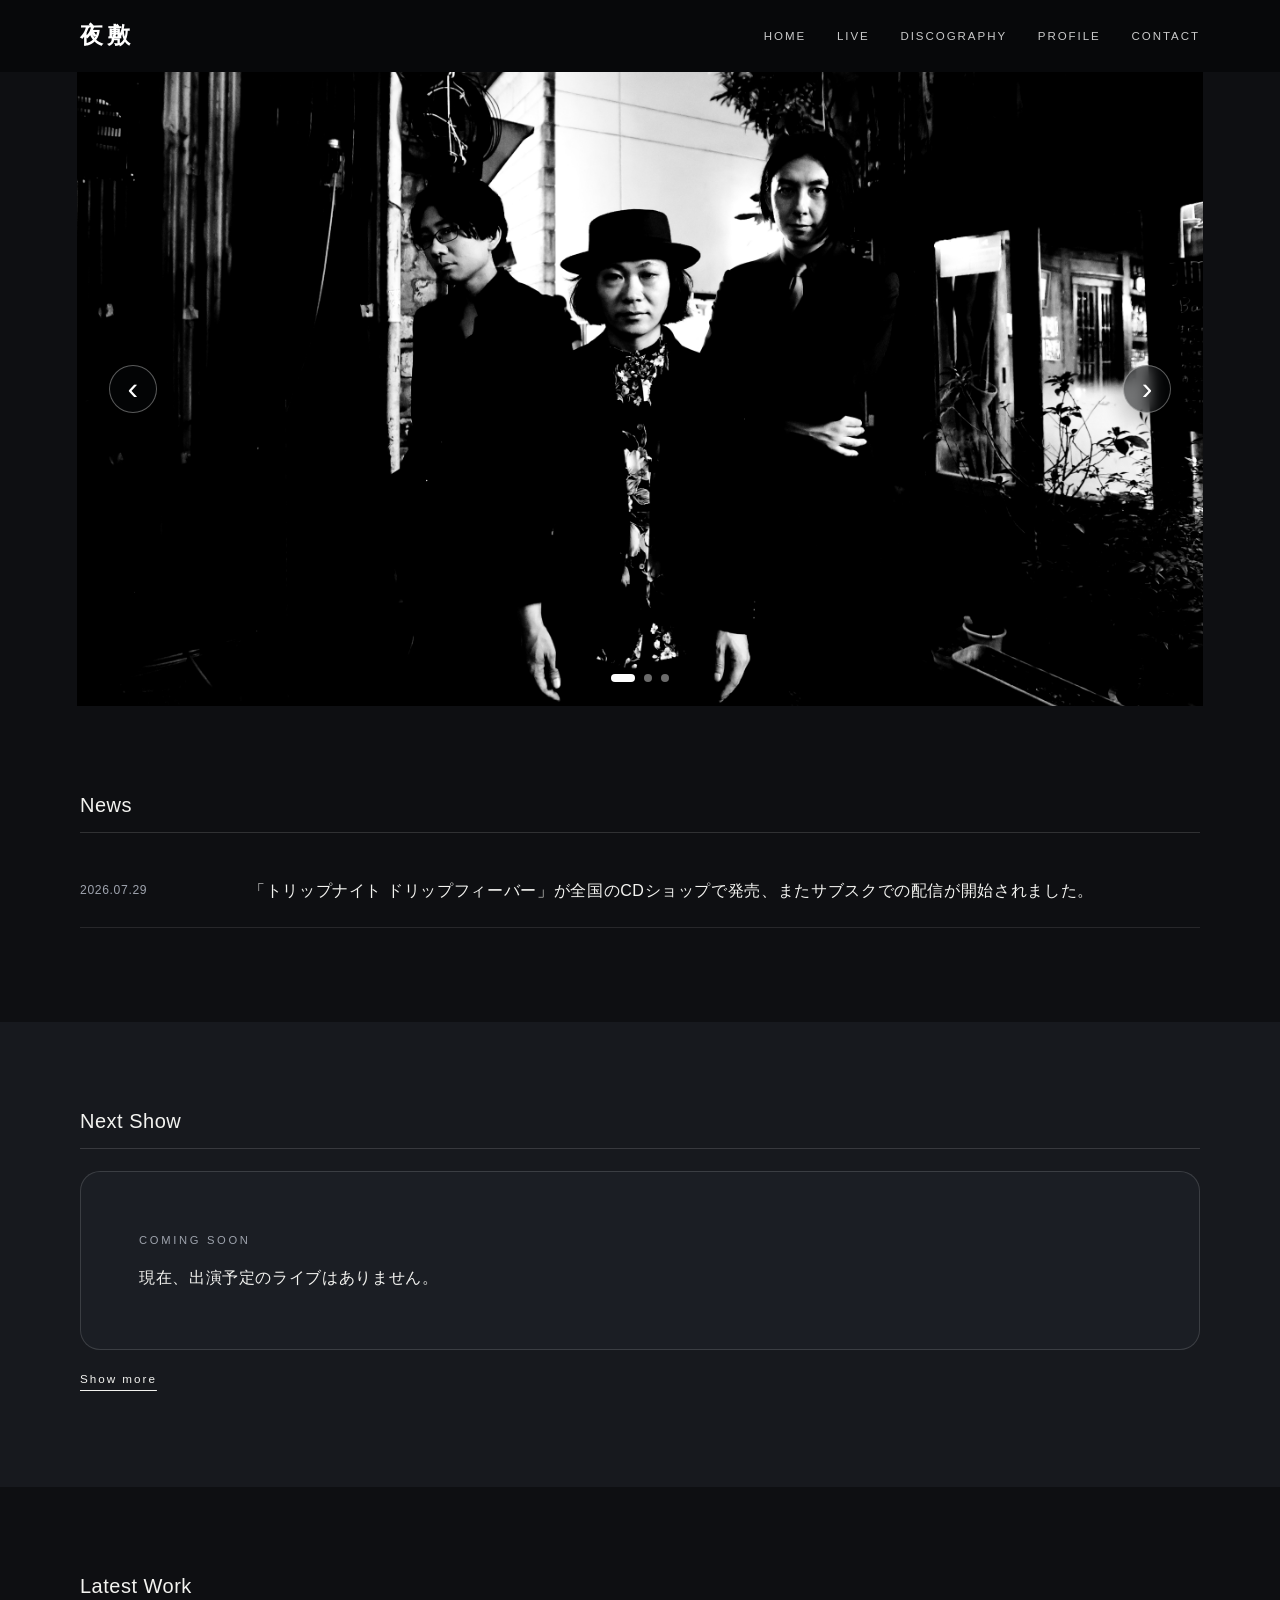
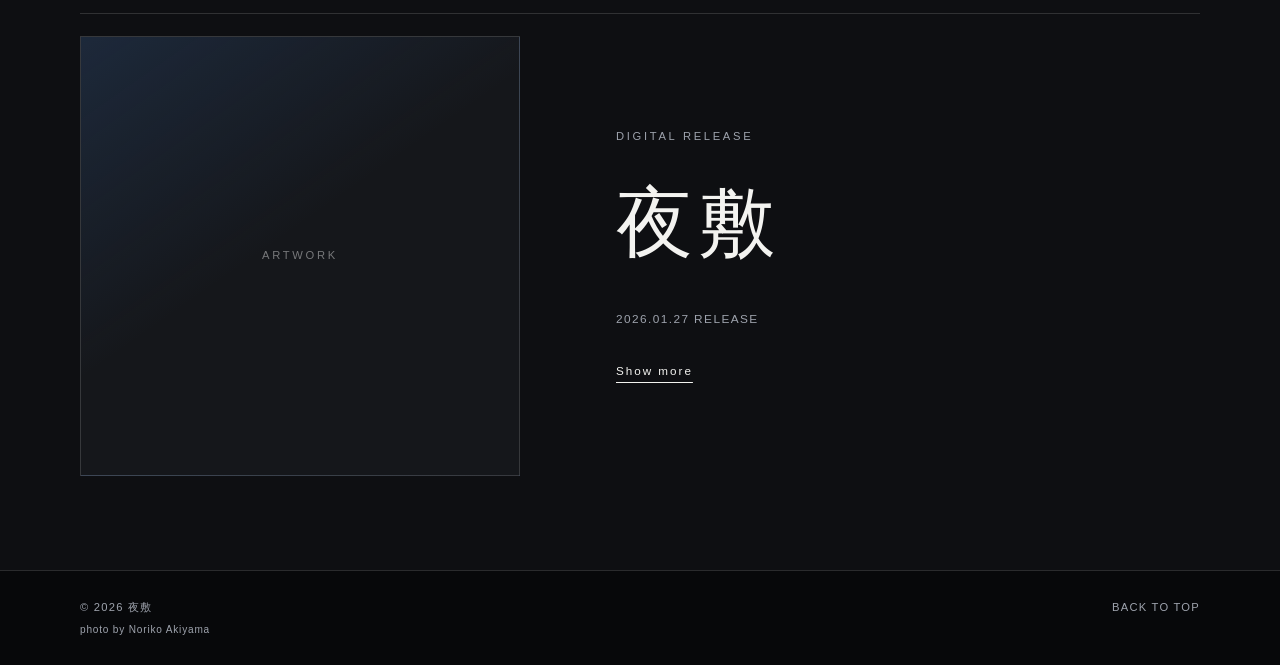
==== commit de61c84f: "index.html を更新" ====
--- a/index.html
+++ b/index.html
@@ -11,7 +11,7 @@
     content="夜敷の公式ウェブサイト。ライブ情報、作品情報、プロフィールを掲載しています。"
   >
 
-  <link rel="stylesheet" href="style.css?v=19">
+  <link rel="stylesheet" href="style.css?v=20">
   <script src="common.js" defer></script>
   <script src="index.js?v=6" defer></script>
 </head>
--- a/style.css
+++ b/style.css
@@ -965,20 +965,9 @@
 /* Profile */
 .profile-image {
   width: 100%;
-  aspect-ratio: 4 / 5;
-  display: grid;
-  place-items: center;
+  height: auto;
+  display: block;
   border: 1px solid var(--line);
-  background:
-    linear-gradient(
-      145deg,
-      rgba(56, 104, 170, 0.22),
-      transparent 46%
-    ),
-    #15171b;
-  color: rgba(255, 255, 255, 0.42);
-  font-size: 0.7rem;
-  letter-spacing: 0.24em;
 }
 
 .profile-content {
@@ -1100,8 +1089,10 @@
 }
 
 .live-date-year {
-  font-size: 0.8rem;
-  letter-spacing: 0.12em;
+  color: var(--text);
+  font-size: clamp(1.8rem, 6vw, 3rem);
+  font-weight: 700;
+  letter-spacing: 0.04em;
 }
 
 .live-date-main {
@@ -1333,9 +1324,178 @@
     font-size: 0.65rem;
   }
 
+  .live-page .live-card-top {
+    display: block;
+  }
+
   .live-page .live-card h2 {
     margin: 18px 0 24px;
     font-size: 1.1rem;
     line-height: 1.5;
   }
 }
+
+/* ===== PROFILE CONTENT ===== */
+
+.profile-description p {
+  margin: 0 0 1.35em;
+  color: rgba(255, 255, 255, 0.78);
+}
+
+.profile-description p:last-child {
+  margin-bottom: 0;
+}
+
+.member-profile-list {
+  margin-top: 38px;
+  border-top: 1px solid var(--line);
+}
+
+.member-profile {
+  padding: 24px 0;
+  border-bottom: 1px solid var(--line);
+}
+
+.member-profile h3 {
+  margin: 0 0 10px;
+  font-size: 1rem;
+  font-weight: 600;
+  line-height: 1.5;
+  letter-spacing: 0.04em;
+}
+
+.member-profile h3 span {
+  color: var(--muted);
+  font-size: 0.82em;
+  font-weight: 500;
+}
+
+.member-profile p {
+  margin: 0;
+  color: rgba(255, 255, 255, 0.75);
+  font-size: 0.95rem;
+  line-height: 1.9;
+}
+
+@media (max-width: 780px) {
+  .profile-layout {
+    gap: 30px;
+  }
+
+  .member-profile-list {
+    margin-top: 30px;
+  }
+
+  .member-profile {
+    padding: 21px 0;
+  }
+
+  .member-profile h3 {
+    font-size: 0.98rem;
+  }
+
+  .member-profile p {
+    font-size: 0.92rem;
+    line-height: 1.85;
+  }
+}
+
+
+/* ===== PROFILE PC ALIGNMENT ===== */
+@media (min-width: 781px) {
+  .profile-layout{
+    align-items:start;
+  }
+
+  .profile-content{
+    display:flex;
+    flex-direction:column;
+    justify-content:flex-start;
+    padding-top:0;
+  }
+
+  .profile-description{
+    margin-top:0;
+  }
+}
+
+/* ===== LIVE PC COMPACT SIZE ===== */
+
+@media (min-width: 781px) {
+  .live-page .section {
+    padding-top: 46px;
+    padding-bottom: 64px;
+  }
+
+  .live-page .live-tabs {
+    margin-bottom: 30px;
+  }
+
+  .live-page .live-card {
+    padding: 26px 30px 30px;
+    border-radius: 16px;
+  }
+
+  .live-page .live-card-top {
+    align-items: baseline;
+    justify-content: flex-start;
+    gap: 18px;
+  }
+
+  .live-page .live-card time {
+    flex-shrink: 0;
+    gap: 8px;
+  }
+
+  .live-page .live-date-year,
+  .live-page .live-date-main {
+    font-size: 1.15rem;
+    font-weight: 600;
+    line-height: 1.4;
+    letter-spacing: 0.035em;
+  }
+
+  .live-page .live-card h2 {
+    margin: 0;
+    font-size: 1rem;
+    font-weight: 600;
+    line-height: 1.55;
+    letter-spacing: 0.025em;
+  }
+
+  .live-page .live-details div {
+    padding: 14px 0;
+    grid-template-columns: 130px minmax(0, 1fr);
+    gap: 18px;
+  }
+
+  .live-page .live-details dt {
+    font-size: 0.64rem;
+    letter-spacing: 0.11em;
+  }
+
+  .live-page .live-details dd {
+    font-size: 0.9rem;
+    line-height: 1.7;
+  }
+
+  .live-page .live-contact-link {
+    min-height: 42px;
+    margin-top: 22px;
+    padding: 8px 20px;
+    font-size: 0.66rem;
+  }
+}
+
+/* ===== HOME GALLERY PC SIZE ===== */
+@media (min-width: 781px) {
+  .home-gallery {
+    width: min(88vw, 1280px);
+    margin-inline: auto;
+  }
+
+  .home-gallery-viewport {
+    aspect-ratio: 16 / 9;
+    max-height: none;
+  }
+}
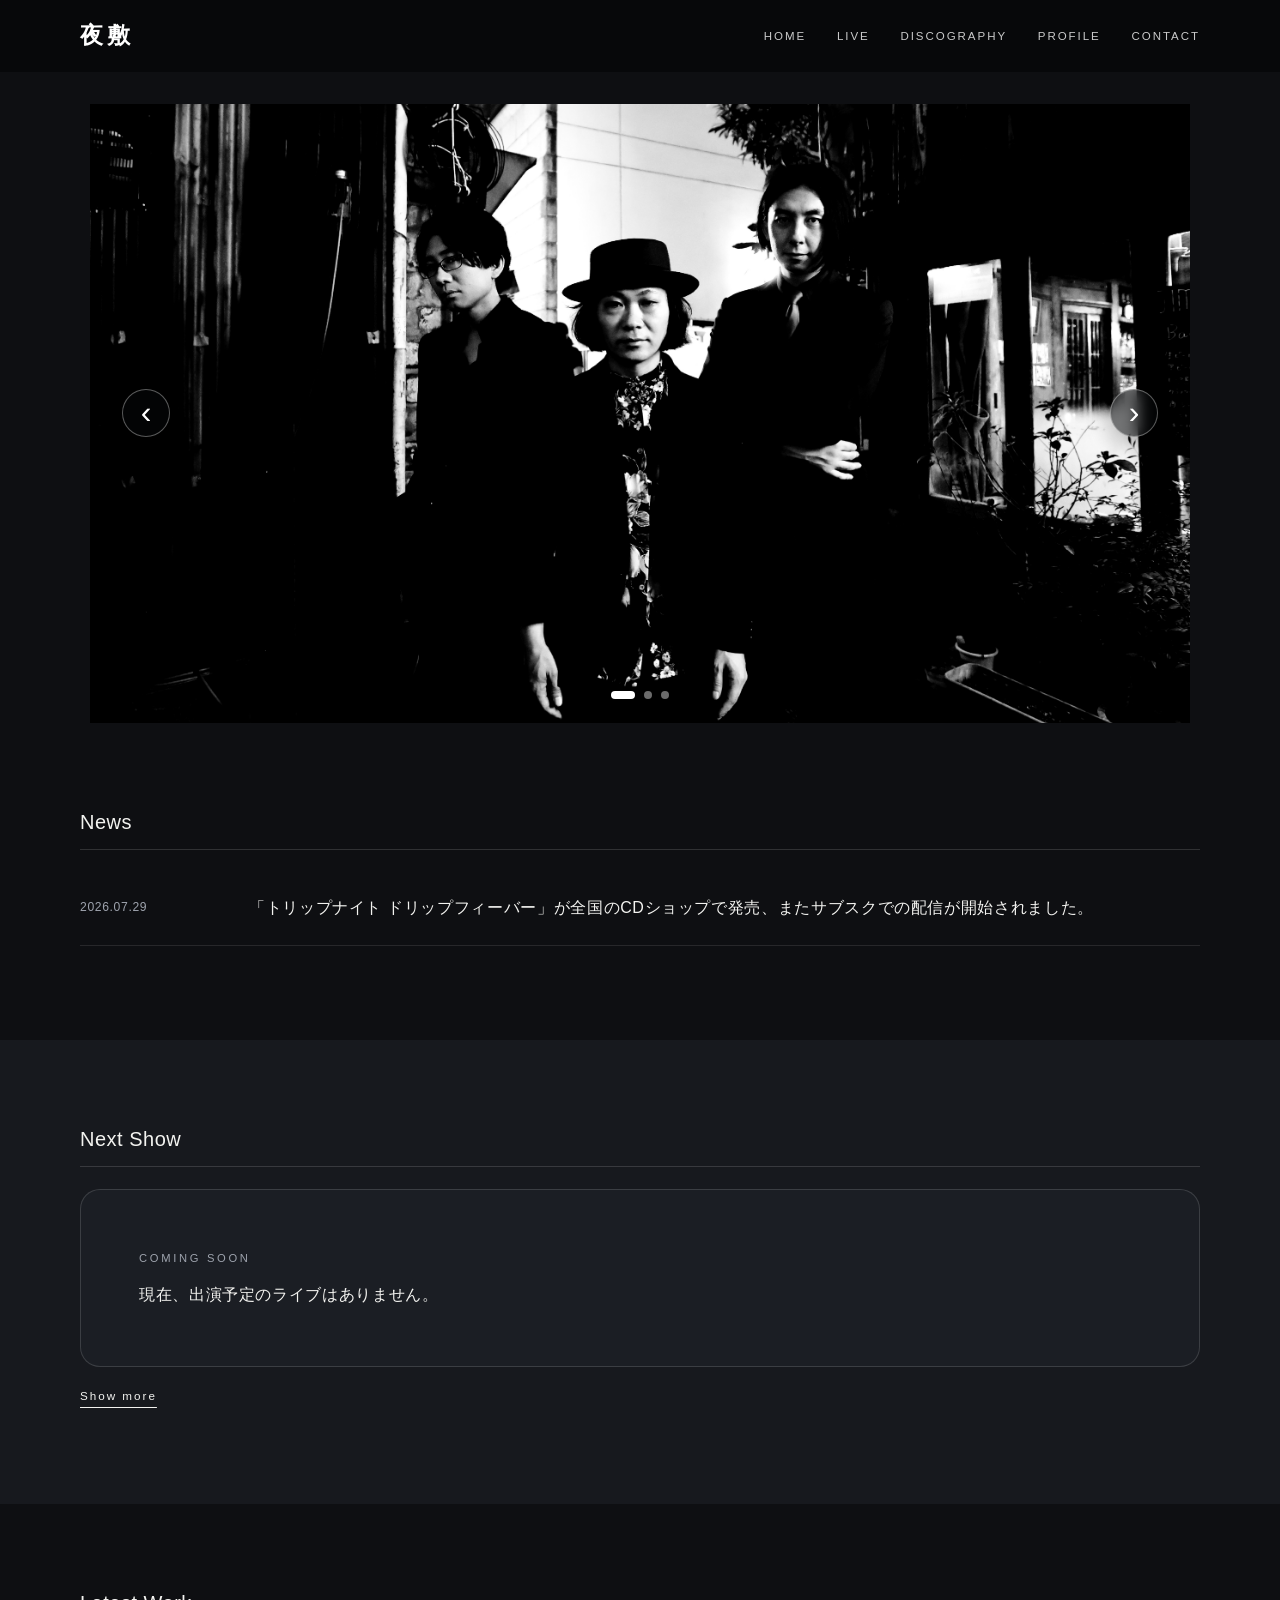
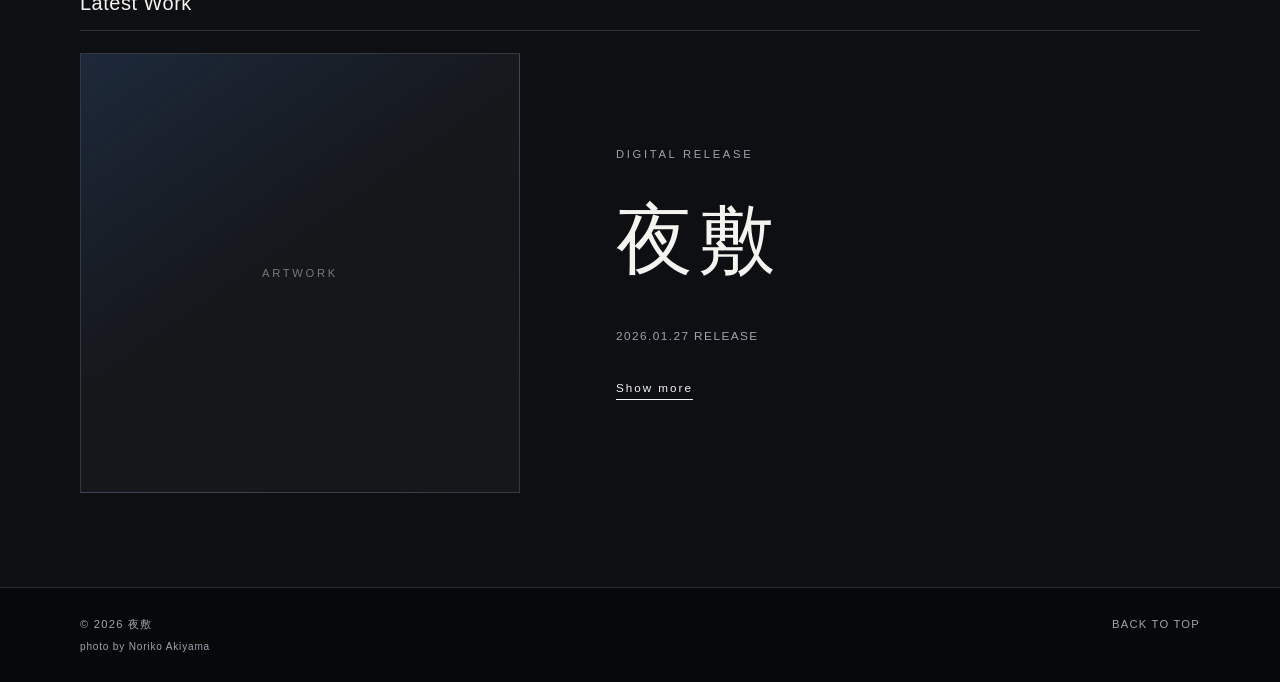
==== commit 8d74de81: "index.html を更新" ====
--- a/index.html
+++ b/index.html
@@ -11,7 +11,7 @@
     content="夜敷の公式ウェブサイト。ライブ情報、作品情報、プロフィールを掲載しています。"
   >
 
-  <link rel="stylesheet" href="style.css?v=20">
+  <link rel="stylesheet" href="style.css?v=21">
   <script src="common.js" defer></script>
   <script src="index.js?v=6" defer></script>
 </head>
@@ -22,89 +22,91 @@
 
 <main class="home-main">
 
-  <section
-    class="home-gallery"
-    aria-label="夜敷 アーティスト写真"
-  >
-    <div class="home-gallery-viewport">
+  <div class="home-gallery-shell">
+    <section
+      class="home-gallery"
+      aria-label="夜敷 アーティスト写真"
+    >
+      <div class="home-gallery-viewport">
 
-      <div
-        id="home-gallery-track"
-        class="home-gallery-track"
-      >
-        <figure class="home-gallery-slide">
-          <img
-            src="images/Artistphoto1.jpeg"
-            alt="夜敷 アーティスト写真 1"
-            loading="eager"
-            decoding="async"
-          >
-        </figure>
+        <div
+          id="home-gallery-track"
+          class="home-gallery-track"
+        >
+          <figure class="home-gallery-slide">
+            <img
+              src="images/Artistphoto1.jpeg"
+              alt="夜敷 アーティスト写真 1"
+              loading="eager"
+              decoding="async"
+            >
+          </figure>
 
-        <figure class="home-gallery-slide">
-          <img
-            src="images/Artistphoto2.jpeg"
-            alt="夜敷 アーティスト写真 2"
-            loading="lazy"
-            decoding="async"
-          >
-        </figure>
+          <figure class="home-gallery-slide">
+            <img
+              src="images/Artistphoto2.jpeg"
+              alt="夜敷 アーティスト写真 2"
+              loading="lazy"
+              decoding="async"
+            >
+          </figure>
 
-        <figure class="home-gallery-slide">
-          <img
-            src="images/Artistphoto3.jpeg"
-            alt="夜敷 アーティスト写真 3"
-            loading="lazy"
-            decoding="async"
-          >
-        </figure>
-      </div>
-
-      <button
-        type="button"
-        class="home-gallery-button home-gallery-button-prev"
-        aria-label="前の写真を見る"
-      >
-        <span aria-hidden="true">‹</span>
-      </button>
-
-      <button
-        type="button"
-        class="home-gallery-button home-gallery-button-next"
-        aria-label="次の写真を見る"
-      >
-        <span aria-hidden="true">›</span>
-      </button>
-
-      <div
-        class="home-gallery-dots"
-        aria-label="写真の切り替え"
-      >
-        <button
-          type="button"
-          class="home-gallery-dot is-active"
-          aria-label="1枚目の写真を表示"
-          aria-current="true"
-          data-slide-index="0"
-        ></button>
+          <figure class="home-gallery-slide">
+            <img
+              src="images/Artistphoto3.jpeg"
+              alt="夜敷 アーティスト写真 3"
+              loading="lazy"
+              decoding="async"
+            >
+          </figure>
+        </div>
 
         <button
           type="button"
-          class="home-gallery-dot"
-          aria-label="2枚目の写真を表示"
-          data-slide-index="1"
-        ></button>
+          class="home-gallery-button home-gallery-button-prev"
+          aria-label="前の写真を見る"
+        >
+          <span aria-hidden="true">‹</span>
+        </button>
 
         <button
           type="button"
-          class="home-gallery-dot"
-          aria-label="3枚目の写真を表示"
-          data-slide-index="2"
-        ></button>
+          class="home-gallery-button home-gallery-button-next"
+          aria-label="次の写真を見る"
+        >
+          <span aria-hidden="true">›</span>
+        </button>
+
+        <div
+          class="home-gallery-dots"
+          aria-label="写真の切り替え"
+        >
+          <button
+            type="button"
+            class="home-gallery-dot is-active"
+            aria-label="1枚目の写真を表示"
+            aria-current="true"
+            data-slide-index="0"
+          ></button>
+
+          <button
+            type="button"
+            class="home-gallery-dot"
+            aria-label="2枚目の写真を表示"
+            data-slide-index="1"
+          ></button>
+
+          <button
+            type="button"
+            class="home-gallery-dot"
+            aria-label="3枚目の写真を表示"
+            data-slide-index="2"
+          ></button>
+        </div>
+
       </div>
-
-    </div>
-  </section>
+    </section>
+  </div>
 
   <section class="section home-section home-latest">
     <div class="container">
--- a/style.css
+++ b/style.css
@@ -1490,11 +1490,12 @@
 /* ===== HOME GALLERY PC SIZE ===== */
 @media (min-width: 781px) {
   .home-gallery {
-    width: min(88vw, 1280px);
-    margin-inline: auto;
+    width: min(calc(100% - (var(--side) * 2)), 1100px);
+    margin: 32px auto 0;
   }
 
   .home-gallery-viewport {
+    width: 100%;
     aspect-ratio: 16 / 9;
     max-height: none;
   }
